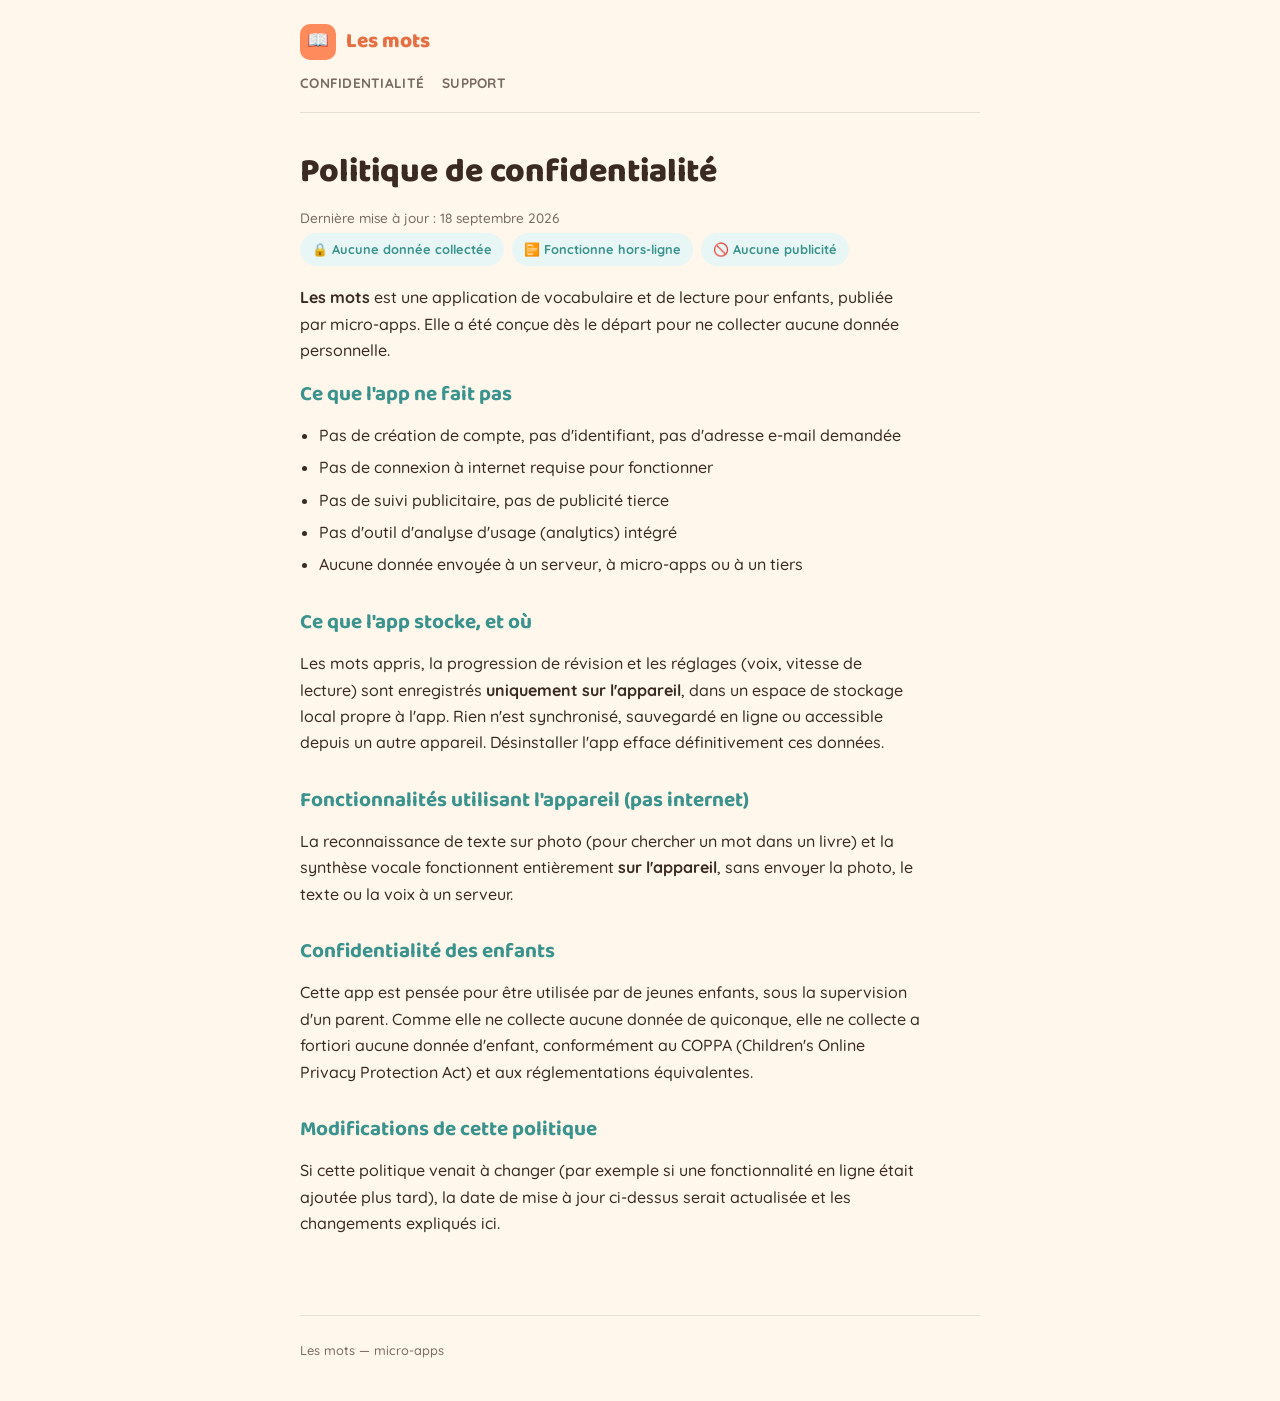
==== privacy.html @ 09a8a1e6 "Initial legal pages for Les mots" ====
<!DOCTYPE html>
<html lang="fr">
<head>
<meta charset="UTF-8">
<meta name="viewport" content="width=device-width, initial-scale=1.0">
<title>Politique de confidentialité — Les mots</title>
<link rel="preconnect" href="https://fonts.googleapis.com">
<link rel="preconnect" href="https://fonts.gstatic.com" crossorigin>
<link href="https://fonts.googleapis.com/css2?family=Baloo+2:wght@600;700;800&family=Quicksand:wght@500;600;700&display=swap" rel="stylesheet">
<link rel="stylesheet" href="style.css">
</head>
<body>
<div class="wrap">
  <header>
    <a class="brand" href="index.html"><span class="brand-mark">📖</span> Les mots</a>
    <nav>
      <a href="privacy.html">Confidentialité</a>
      <a href="support.html">Support</a>
    </nav>
  </header>

  <main>
    <h1>Politique de confidentialité</h1>
    <p class="updated">Dernière mise à jour : 18 septembre 2026</p>

    <div class="badge-row">
      <span class="badge">🔒 Aucune donnée collectée</span>
      <span class="badge">📴 Fonctionne hors-ligne</span>
      <span class="badge">🚫 Aucune publicité</span>
    </div>

    <p><strong>Les mots</strong> est une application de vocabulaire et de lecture pour enfants, publiée par micro-apps. Elle a été conçue dès le départ pour ne collecter aucune donnée personnelle.</p>

    <h2>Ce que l'app ne fait pas</h2>
    <ul>
      <li>Pas de création de compte, pas d'identifiant, pas d'adresse e-mail demandée</li>
      <li>Pas de connexion à internet requise pour fonctionner</li>
      <li>Pas de suivi publicitaire, pas de publicité tierce</li>
      <li>Pas d'outil d'analyse d'usage (analytics) intégré</li>
      <li>Aucune donnée envoyée à un serveur, à micro-apps ou à un tiers</li>
    </ul>

    <h2>Ce que l'app stocke, et où</h2>
    <p>Les mots appris, la progression de révision et les réglages (voix, vitesse de lecture) sont enregistrés <strong>uniquement sur l'appareil</strong>, dans un espace de stockage local propre à l'app. Rien n'est synchronisé, sauvegardé en ligne ou accessible depuis un autre appareil. Désinstaller l'app efface définitivement ces données.</p>

    <h2>Fonctionnalités utilisant l'appareil (pas internet)</h2>
    <p>La reconnaissance de texte sur photo (pour chercher un mot dans un livre) et la synthèse vocale fonctionnent entièrement <strong>sur l'appareil</strong>, sans envoyer la photo, le texte ou la voix à un serveur.</p>

    <h2>Confidentialité des enfants</h2>
    <p>Cette app est pensée pour être utilisée par de jeunes enfants, sous la supervision d'un parent. Comme elle ne collecte aucune donnée de quiconque, elle ne collecte a fortiori aucune donnée d'enfant, conformément au COPPA (Children's Online Privacy Protection Act) et aux réglementations équivalentes.</p>

    <h2>Modifications de cette politique</h2>
    <p>Si cette politique venait à changer (par exemple si une fonctionnalité en ligne était ajoutée plus tard), la date de mise à jour ci-dessus serait actualisée et les changements expliqués ici.</p>
  </main>

  <footer>Les mots — micro-apps</footer>
</div>
</body>
</html>
---- style.css ----
:root {
  --cream: #FFF6EC;
  --coral: #FF8A5C;
  --coral-deep: #E56F43;
  --teal: #4FB6AE;
  --teal-deep: #3A938C;
  --ink: #3A2A22;
  --ink-soft: #7A6A60;
  --border: #E8E0D6;
  --white: #FFFFFF;
  --font-display: 'Baloo 2', system-ui, sans-serif;
  --font-body: 'Quicksand', system-ui, sans-serif;
}

* { box-sizing: border-box; }

body {
  margin: 0;
  background: var(--cream);
  color: var(--ink);
  font-family: var(--font-body);
  font-weight: 500;
  line-height: 1.65;
  padding: 0 20px;
}

.wrap { max-width: 680px; margin: 0 auto; }

header {
  padding: 24px 0 12px;
  border-bottom: 1px solid var(--border);
}

.brand {
  display: flex;
  align-items: center;
  gap: 10px;
  font-family: var(--font-display);
  font-weight: 800;
  font-size: 1.3rem;
  color: var(--coral-deep);
  text-decoration: none;
}

.brand-mark {
  width: 36px; height: 36px; border-radius: 10px;
  background: var(--coral);
  display: flex; align-items: center; justify-content: center;
  font-size: 1.1rem;
  flex-shrink: 0;
}

nav { display: flex; gap: 18px; margin-top: 12px; }

nav a {
  font-family: var(--font-body);
  font-weight: 700;
  font-size: 0.85rem;
  letter-spacing: 0.02em;
  text-transform: uppercase;
  color: var(--ink-soft);
  text-decoration: none;
  border-bottom: 2px solid transparent;
  padding-bottom: 4px;
}

nav a:hover, nav a:focus-visible { color: var(--coral-deep); border-bottom-color: var(--coral); }

main { padding: 32px 0 64px; }

h1 {
  font-family: var(--font-display);
  font-weight: 800;
  font-size: clamp(1.6rem, 5vw, 2.1rem);
  margin: 0 0 6px;
  color: var(--ink);
}

.updated { font-size: 0.85rem; color: var(--ink-soft); margin: 0 0 4px; }

h2 {
  font-family: var(--font-display);
  font-weight: 700;
  font-size: 1.3rem;
  color: var(--teal-deep);
  margin: 28px 0 10px;
}
h2:first-of-type { margin-top: 8px; }

p { margin: 0 0 14px; max-width: 62ch; }
ul { margin: 0 0 14px; padding-left: 1.2em; max-width: 62ch; }
li { margin-bottom: 6px; }
strong { color: var(--ink); }

.card {
  background: var(--white);
  border: 1px solid var(--border);
  border-radius: 16px;
  padding: 18px 20px;
  margin: 18px 0;
}

.contact-row { display: flex; align-items: center; gap: 12px; flex-wrap: wrap; }

.contact-icon {
  width: 40px; height: 40px; border-radius: 20px;
  background: var(--teal);
  color: var(--white);
  display: flex; align-items: center; justify-content: center;
  font-size: 1.1rem;
  flex-shrink: 0;
}

a.mail {
  color: var(--teal-deep);
  font-family: var(--font-body);
  font-weight: 700;
  text-decoration: none;
  word-break: break-word;
}
a.mail:hover, a.mail:focus-visible { text-decoration: underline; }

.badge-row { display: flex; flex-wrap: wrap; gap: 8px; margin: 4px 0 18px; }
.badge {
  font-family: var(--font-body);
  font-weight: 700;
  font-size: 0.8rem;
  color: var(--teal-deep);
  background: #E8F6F5;
  border-radius: 999px;
  padding: 6px 12px;
}

footer {
  max-width: 680px;
  margin: 0 auto;
  padding: 24px 0 40px;
  border-top: 1px solid var(--border);
  font-size: 0.8rem;
  color: var(--ink-soft);
}
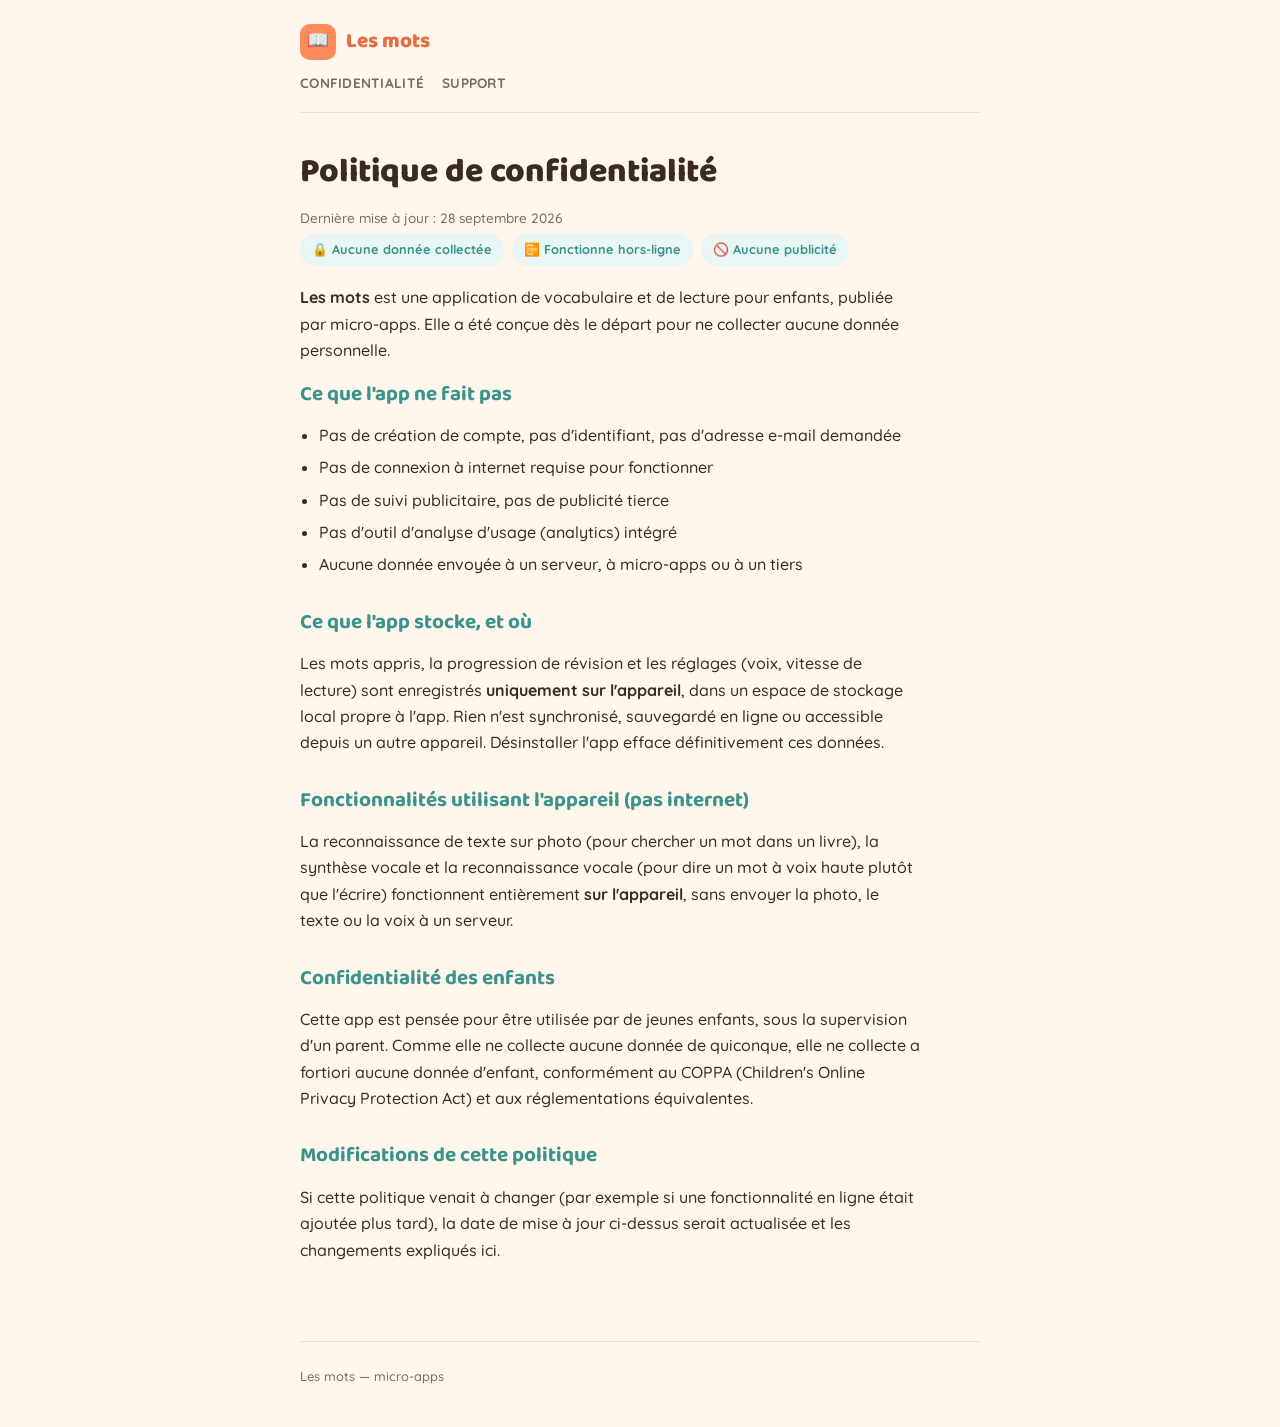
==== commit e62e38c3: "Explicitly disclose on-device voice recognition in privacy policy The speech-to-text ("say the word"" ====
--- a/privacy.html
+++ b/privacy.html
@@ -21,7 +21,7 @@
 
   <main>
     <h1>Politique de confidentialité</h1>
-    <p class="updated">Dernière mise à jour : 18 septembre 2026</p>
+    <p class="updated">Dernière mise à jour : 28 septembre 2026</p>
 
     <div class="badge-row">
       <span class="badge">🔒 Aucune donnée collectée</span>
@@ -44,7 +44,7 @@
     <p>Les mots appris, la progression de révision et les réglages (voix, vitesse de lecture) sont enregistrés <strong>uniquement sur l'appareil</strong>, dans un espace de stockage local propre à l'app. Rien n'est synchronisé, sauvegardé en ligne ou accessible depuis un autre appareil. Désinstaller l'app efface définitivement ces données.</p>
 
     <h2>Fonctionnalités utilisant l'appareil (pas internet)</h2>
-    <p>La reconnaissance de texte sur photo (pour chercher un mot dans un livre) et la synthèse vocale fonctionnent entièrement <strong>sur l'appareil</strong>, sans envoyer la photo, le texte ou la voix à un serveur.</p>
+    <p>La reconnaissance de texte sur photo (pour chercher un mot dans un livre), la synthèse vocale et la reconnaissance vocale (pour dire un mot à voix haute plutôt que l'écrire) fonctionnent entièrement <strong>sur l'appareil</strong>, sans envoyer la photo, le texte ou la voix à un serveur.</p>
 
     <h2>Confidentialité des enfants</h2>
     <p>Cette app est pensée pour être utilisée par de jeunes enfants, sous la supervision d'un parent. Comme elle ne collecte aucune donnée de quiconque, elle ne collecte a fortiori aucune donnée d'enfant, conformément au COPPA (Children's Online Privacy Protection Act) et aux réglementations équivalentes.</p>
